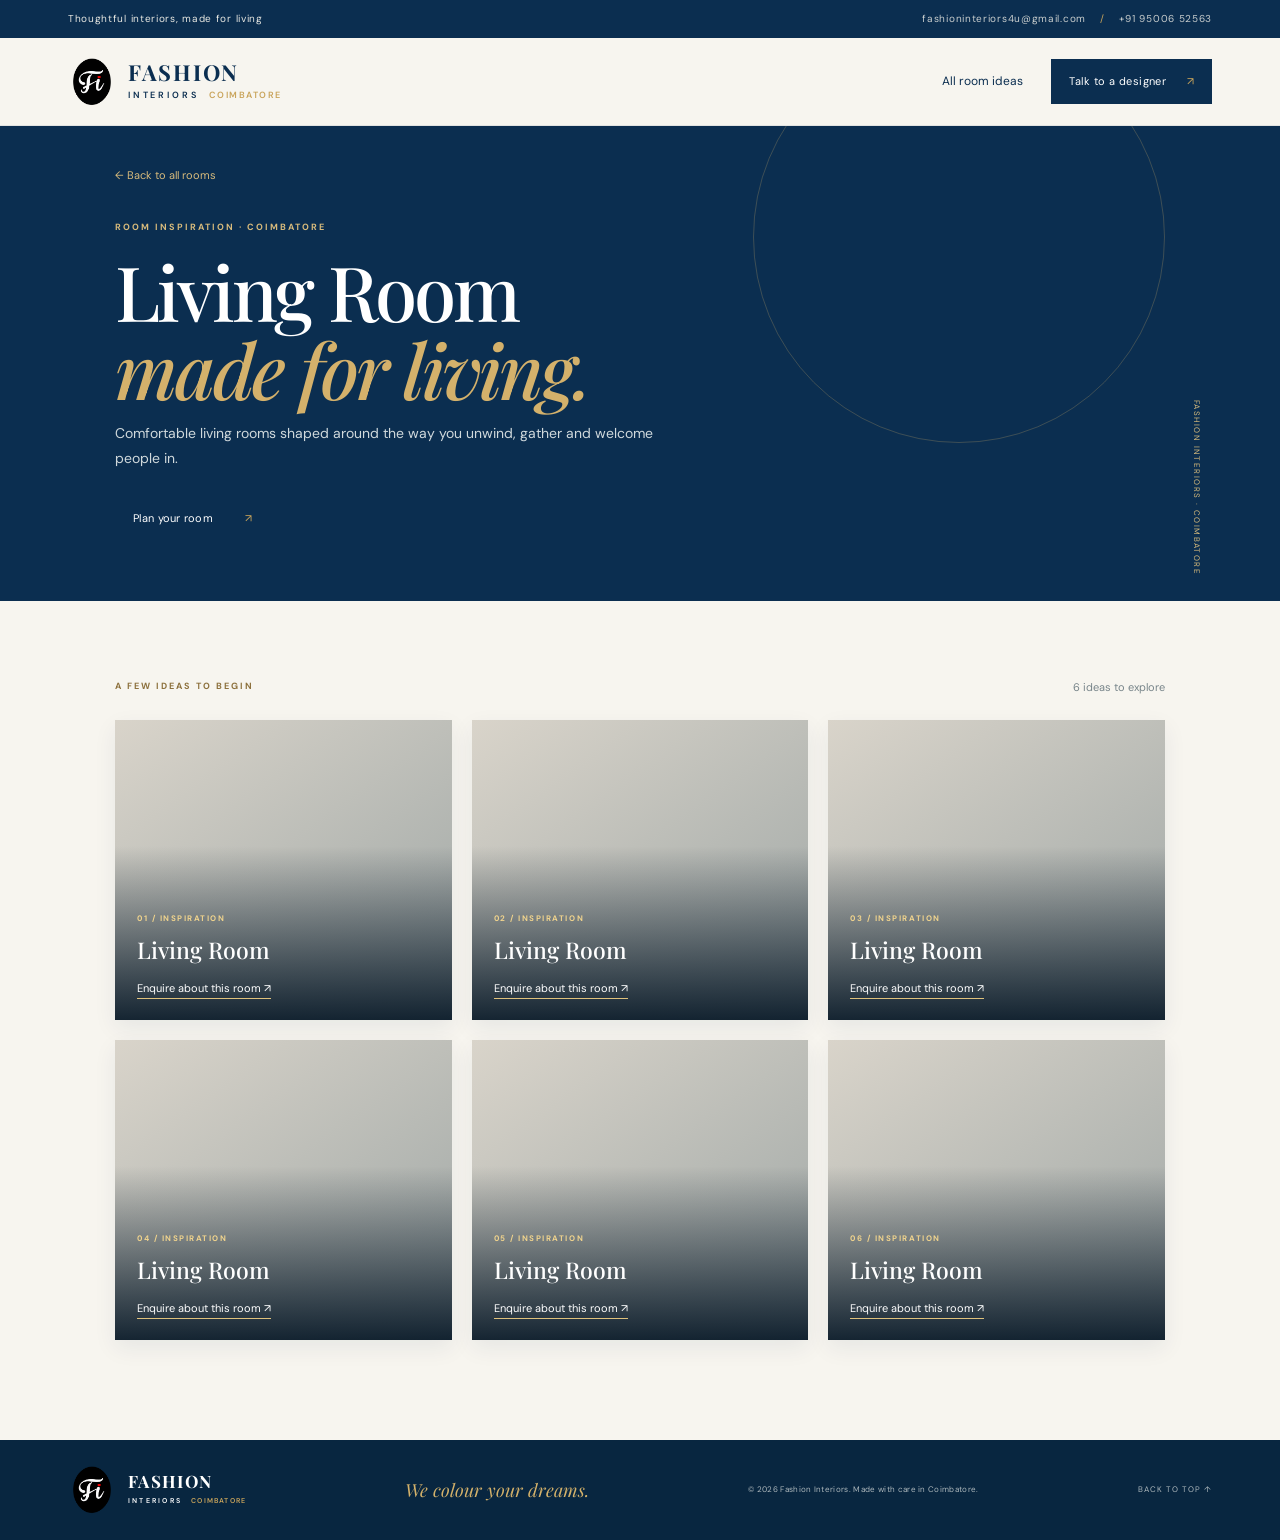
==== room.html @ 7e77b3dd "Add files via upload" ====
<!doctype html>
<html lang="en">
<head>
  <meta charset="utf-8">
  <meta name="viewport" content="width=device-width, initial-scale=1">
  <meta name="theme-color" content="#f7f5ef">
  <meta name="description" content="Explore room interior design ideas from Fashion Interiors in Coimbatore.">
  <title>Room inspiration in Coimbatore | Fashion Interiors</title>
  <link rel="icon" type="image/png" href="assets/favicon.png">
  <link rel="preconnect" href="https://fonts.googleapis.com">
  <link rel="preconnect" href="https://fonts.gstatic.com" crossorigin>
  <link href="https://fonts.googleapis.com/css2?family=DM+Sans:wght@400;500;600;700&family=Playfair+Display:wght@500;600;700&display=swap" rel="stylesheet">
  <link rel="stylesheet" href="style.css">
  <script src="room-data.js" defer></script>
  <script src="room-page.js" defer></script>
</head>
<body class="room-page-body">
  <div class="topline"><span>Thoughtful interiors, made for living</span><div><a href="mailto:fashioninteriors4u@gmail.com">fashioninteriors4u@gmail.com</a><span class="top-sep">/</span><a href="tel:+919500652563">+91 95006 52563</a></div></div>
  <header class="site-header room-site-header"><a class="brand" href="index.html#top" aria-label="Fashion Interiors home"><img class="brand-logo" src="assets/fashion-interiors-logo.png" alt="Fashion Interiors logo"><span class="brand-copy"><strong>FASHION</strong><small>INTERIORS <em>COIMBATORE</em></small></span></a><nav class="room-nav"><a href="index.html#rooms">All room ideas</a><a class="header-cta" href="tel:+919500652563">Talk to a designer <span>↗</span></a></nav></header>
  <main>
    <section class="room-detail-hero"><a class="room-back" href="index.html#rooms">← Back to all rooms</a><span class="eyebrow">ROOM INSPIRATION · COIMBATORE</span><h1 id="room-title">Find a room that feels <em>like you.</em></h1><p id="room-description">Browse considered interiors, warm materials and useful details planned around everyday life.</p><a class="button button-dark" href="tel:+919500652563">Plan your room <span>↗</span></a><span class="room-detail-index">FASHION INTERIORS <i>·</i> COIMBATORE</span></section>
    <section class="room-detail-gallery section-pad"><div class="room-detail-heading"><span class="eyebrow">A FEW IDEAS TO BEGIN</span><p id="room-result-count"></p></div><div class="room-detail-grid" id="room-detail-grid" aria-live="polite"></div></section>
  </main>
  <footer class="footer"><a class="brand brand-footer" href="index.html#top"><img class="brand-logo" src="assets/fashion-interiors-logo.png" alt="Fashion Interiors logo"><span class="brand-copy"><strong>FASHION</strong><small>INTERIORS <em>COIMBATORE</em></small></span></a><span class="footer-tagline">We colour your dreams.</span><span class="footer-copy">© <span id="room-year"></span> Fashion Interiors. Made with care in Coimbatore.</span><a class="back-top" href="index.html#top">BACK TO TOP ↑</a></footer>
</body>
</html>
---- style.css ----
:root{--navy:#0b2e50;--blue:#17466c;--gold:#c9a45b;--cream:#f7f5ef;--paper:#fcfbf8;--ink:#152d40;--muted:#67747d;--line:#dcded9;--serif:'Playfair Display',Georgia,serif;--sans:'DM Sans',Arial,sans-serif}*{box-sizing:border-box}html{scroll-behavior:smooth}body{margin:0;background:var(--cream);color:var(--ink);font-family:var(--sans);-webkit-font-smoothing:antialiased}a{color:inherit;text-decoration:none}button{font:inherit}.topline{height:38px;background:var(--navy);color:#e9e9e3;padding:0 5.3%;display:flex;align-items:center;justify-content:space-between;font-size:10px;letter-spacing:.07em}.topline>div{display:flex;gap:14px}.topline a{opacity:.86}.top-sep{color:var(--gold)}.site-header{height:88px;padding:0 5.3%;display:flex;align-items:center;justify-content:space-between;background:var(--cream);position:relative;z-index:10;border-bottom:1px solid rgba(11,46,80,.09)}.brand{display:flex;align-items:center;gap:12px;color:var(--navy)}.brand-mark{width:48px;height:48px;background:var(--navy);border-radius:50%;display:grid;place-items:center;position:relative;color:white}.brand-mark i{font-family:var(--serif);font-weight:600;font-size:27px;letter-spacing:-4px;margin-right:4px}.brand-mark b{width:5px;height:5px;border-radius:50%;background:#c9454b;position:absolute;top:11px;right:12px}.brand-copy{display:flex;flex-direction:column}.brand-copy strong{font-family:var(--serif);font-size:22px;line-height:1;letter-spacing:.08em}.brand-copy small{font-size:9px;letter-spacing:.32em;margin-top:5px;font-weight:600}.brand-copy em{font-style:normal;color:var(--gold);letter-spacing:.17em;margin-left:5px}.nav-links{display:flex;gap:34px;font-size:12px;color:#455761}.nav-links a,.text-link{transition:color .2s}.nav-links a:hover,.text-link:hover{color:#b58938}.header-cta{background:var(--navy);color:white;padding:13px 18px;font-size:11px;letter-spacing:.04em}.header-cta span{color:var(--gold);margin-left:17px}.menu-toggle{display:none}.hero{min-height:min(720px,calc(100svh - 126px));display:grid;grid-template-columns:.84fr 1.16fr;padding:42px 5.3% 50px;position:relative;gap:4.5%;align-items:center;overflow:hidden}.hero:before{content:'';position:absolute;left:-290px;top:14%;width:630px;height:630px;border:1px solid rgba(201,164,91,.2);border-radius:50%;pointer-events:none}.hero-copy{padding:0 0 12px 3.5%;z-index:1}.eyebrow{font-size:9px;letter-spacing:.22em;font-weight:700;color:#8d713d;display:inline-flex;align-items:center;gap:10px}.eyebrow i{width:23px;height:1px;background:var(--gold)}h1,h2,h3,p{margin-top:0}.hero h1{font:500 clamp(52px,6.3vw,94px)/.99 var(--serif);letter-spacing:-.045em;margin:28px 0 20px;color:var(--navy)}h1 em,h2 em{font-weight:500;color:#b9904a}.hero-copy>p{font-size:14px;line-height:1.9;max-width:390px;color:#58666d}.hero-actions{display:flex;align-items:center;gap:25px;margin-top:32px}.button{display:inline-flex;align-items:center;justify-content:space-between;gap:32px;padding:15px 18px;font-size:11px;letter-spacing:.025em;transition:transform .25s,background .25s}.button:hover{transform:translateY(-3px)}.button-dark{background:var(--navy);color:white}.button-dark span{color:var(--gold)}.text-link{font-size:11px;border-bottom:1px solid var(--gold);padding-bottom:7px}.text-link span{color:#b58a41;margin-left:9px}.hero-note{display:flex;align-items:center;gap:12px;margin-top:66px;font-size:9px;line-height:1.7;letter-spacing:.05em;color:#748087}.note-line{width:38px;height:1px;background:var(--gold)}.hero-visual{height:min(570px,70vh);position:relative;margin-right:4%;}.hero-visual:before{position:absolute;content:'';left:-14px;top:-14px;width:41%;height:39%;border-left:1px solid var(--gold);border-top:1px solid var(--gold);z-index:1}.hero-visual>img{width:100%;height:100%;object-fit:cover;object-position:center;border-radius:170px 2px 2px 2px}.image-stamp{position:absolute;bottom:27px;left:-35px;background:var(--cream);padding:17px 20px;display:flex;align-items:center;gap:12px;color:var(--navy);font-size:8px;line-height:1.5;letter-spacing:.11em}.image-stamp span:first-child{font:22px var(--serif);color:var(--gold)}.image-stamp i{height:28px;width:1px;background:var(--gold)}.vertical-label{position:absolute;right:-25px;top:35%;writing-mode:vertical-rl;font-size:8px;letter-spacing:.2em;color:var(--navy)}.hero-count{position:absolute;bottom:38px;left:5.6%;display:flex;gap:10px;align-items:center;font-size:9px;color:#849096}.hero-count strong{color:var(--navy)}.section-pad{padding:118px 9%}.intro{display:grid;grid-template-columns:.7fr 1.3fr;background:var(--paper);gap:8%;padding-top:130px;padding-bottom:130px}.intro-label{display:flex;flex-direction:column;justify-content:space-between;align-items:flex-start}.ornament{font-size:58px;color:var(--gold);font-weight:300}.intro h2,.section-heading h2,.process h2,.reviews h2,.contact h2{font:500 clamp(39px,4.5vw,65px)/1.09 var(--serif);letter-spacing:-.035em;color:var(--navy);margin-bottom:27px}.intro-bottom{display:flex;align-items:flex-end;justify-content:space-between;gap:60px}.intro-bottom p{font-size:13px;line-height:1.95;max-width:480px;margin:0;color:#69757a}.circle-link{flex:0 0 48px;height:48px;border:1px solid var(--gold);border-radius:50%;display:grid;place-items:center;font-size:17px;color:var(--navy);transition:.25s}.circle-link:hover{background:var(--navy);color:white;transform:rotate(-45deg)}.photo-break{height:500px;position:relative;overflow:hidden}.photo-break:after{content:'';position:absolute;inset:0;background:linear-gradient(90deg,rgba(7,28,44,.52),transparent 72%)}.photo-break>img{width:100%;height:100%;object-fit:cover;object-position:center 54%;transform:scale(1.03)}.photo-caption{position:absolute;z-index:1;top:50%;left:10%;transform:translateY(-50%);color:white}.photo-caption span{font-size:9px;letter-spacing:.24em;color:#ead08d}.photo-caption p{font:500 43px/1.2 var(--serif);margin:17px 0 0}.services{padding-top:130px;padding-bottom:130px}.section-heading{display:flex;align-items:flex-end;justify-content:space-between;margin-bottom:51px}.section-heading h2{margin:21px 0 0}.section-heading>p{max-width:320px;color:#68767b;font-size:12px;line-height:1.9;margin:0 2% 8px 35px}.service-grid{display:grid;grid-template-columns:1.15fr .85fr .85fr;grid-template-rows:280px 280px;gap:15px}.service-card{position:relative;overflow:hidden;background:#d3d0c7;color:white;isolation:isolate}.service-card:after{content:'';position:absolute;inset:25% 0 0;background:linear-gradient(transparent,rgba(8,28,42,.78));z-index:-0}.service-card img{position:absolute;inset:0;width:100%;height:100%;object-fit:cover;z-index:-1;transition:transform .7s cubic-bezier(.2,.7,.2,1)}.service-card:hover img{transform:scale(1.055)}.service-large{grid-row:span 2}.service-wide{grid-column:span 2}.service-overlay{position:absolute;bottom:23px;left:25px;right:50px}.service-overlay>span{font-size:8px;letter-spacing:.18em;color:#e8d08d}.service-overlay h3{font:500 25px var(--serif);margin:8px 0 5px}.service-overlay p{font-size:10px;opacity:.83;margin:0}.service-arrow{position:absolute;right:18px;bottom:21px;width:32px;height:32px;border:1px solid rgba(255,255,255,.7);border-radius:50%;display:grid;place-items:center;font-size:13px;transition:.25s}.service-arrow:hover{background:white;color:var(--navy)}.service-foot{border-top:1px solid var(--line);margin-top:28px;padding-top:20px;display:grid;grid-template-columns:130px 1fr auto;align-items:center;gap:20px}.service-foot>span{font-size:8px;letter-spacing:.2em;color:#9a7c43}.service-foot p{font-size:10px;line-height:1.8;color:#637077;margin:0}.service-foot .text-link{white-space:nowrap}.process{background:var(--navy);color:#f8f6ef;display:grid;grid-template-columns:.8fr 1.2fr;gap:11%;padding-top:120px;padding-bottom:120px}.process .eyebrow{color:#dbbd7e}.process h2{color:#fff;margin-top:22px}.process h2 em{color:#d3b069}.steps{border-top:1px solid rgba(255,255,255,.22)}.step{display:grid;grid-template-columns:60px 1fr 35px;align-items:start;gap:22px;padding:26px 0;border-bottom:1px solid rgba(255,255,255,.22)}.step-no{font:18px var(--serif);color:#d3b069}.step h3{font:500 22px var(--serif);margin:0 0 8px}.step p{font-size:11px;line-height:1.8;color:#bdc8ce;max-width:430px;margin:0}.step-symbol{color:#d3b069;font-size:20px;text-align:right}.quote-band{min-height:310px;background:#eae5d9;display:flex;flex-direction:column;align-items:center;justify-content:center;text-align:center;padding:50px 20px;position:relative}.quote-mark{font:62px/1 var(--serif);color:#be9a55}.quote-band blockquote{font:500 clamp(25px,3.1vw,43px)/1.3 var(--serif);color:var(--navy);margin:5px 0 22px}.quote-band blockquote em{color:#a78240}.quote-sign{font-size:8px;letter-spacing:.2em;color:#778188}.quote-sign i{color:var(--gold);font-style:normal}.reviews{padding-top:125px;padding-bottom:130px}.reviews-head{display:flex;align-items:flex-end;justify-content:space-between;margin-bottom:35px}.reviews h2{margin:20px 0 0}.review-controls{display:flex;gap:9px;margin-bottom:7px}.review-controls button{width:42px;height:42px;border:1px solid var(--line);background:transparent;color:var(--navy);cursor:pointer;border-radius:50%;transition:.2s}.review-controls button:hover{background:var(--navy);color:white}.review-window{overflow:hidden}.review-track{display:flex;gap:15px;transition:transform .45s ease}.review-card{flex:0 0 calc(33.333% - 10px);min-height:235px;background:var(--paper);padding:27px 28px;border:1px solid #eceae3}.stars{letter-spacing:.15em;color:#b48a3e;font-size:10px}.review-card p{font:500 17px/1.55 var(--serif);color:#253d50;margin:22px 0 24px}.review-card strong{display:block;font-size:10px;color:var(--navy)}.review-card small{display:block;font-size:8px;color:#8a9498;margin-top:4px}.contact{background:var(--navy);color:white;display:grid;grid-template-columns:1.15fr .85fr;gap:10%;padding-top:105px;padding-bottom:105px;position:relative;overflow:hidden}.contact:after{content:'FI';font:500 350px var(--serif);color:rgba(255,255,255,.025);position:absolute;right:-15px;bottom:-120px;pointer-events:none}.contact .eyebrow{color:#d8bb7c}.contact h2{color:white;margin:21px 0}.contact h2 em{color:#d4b16b}.contact-left>p{font-size:12px;color:#c0c9cd;line-height:1.8;margin-bottom:25px}.button-gold{background:#d0ab63;color:var(--navy);font-weight:700}.button-gold span{font-size:14px}.contact-right{display:flex;flex-direction:column;justify-content:space-between;align-items:flex-start;padding:15px 0}.contact-number{font:500 25px var(--serif);color:#d8bb7c}.contact-number span{font-size:12px;margin:0 6px}.contact-detail{display:flex;flex-direction:column;align-items:flex-start;gap:12px}.contact-detail>span{font-size:8px;letter-spacing:.22em;color:#d8bb7c;margin-bottom:4px}.contact-detail>a{font-size:12px}.contact-detail a:hover{color:#e5c77e}.contact-detail small{font-size:9px;color:#aebbc1;margin-top:5px}.footer{min-height:100px;padding:22px 5.3%;display:flex;align-items:center;justify-content:space-between;background:#082640;color:#d5dcdd}.brand-footer{color:#fff}.brand-footer .brand-mark{background:#f5f1e8;color:var(--navy)}.brand-footer .brand-copy strong{font-size:17px}.brand-footer .brand-copy small{font-size:7px}.footer-tagline{font:italic 18px var(--serif);color:#d3b16a}.footer-copy,.back-top{font-size:8px;color:#aeb8bc;letter-spacing:.04em}.back-top{letter-spacing:.13em}.floating-call{display:none}.reveal{opacity:0;transform:translateY(22px);transition:opacity .75s ease,transform .75s cubic-bezier(.2,.65,.25,1)}.reveal.in-view{opacity:1;transform:translateY(0)}@media(max-width:900px){.nav-links{gap:18px}.hero{padding-left:5%;padding-right:5%;gap:2%}.hero-copy{padding-left:0}.hero-visual{margin-right:4%;height:58vh}.hero h1{font-size:clamp(50px,7.2vw,72px)}.section-pad{padding-left:7%;padding-right:7%}.service-grid{grid-template-rows:230px 230px}.process{gap:6%}.footer-tagline{display:none}}@media(max-width:680px){.topline{height:32px;padding:0 5%;font-size:8px}.topline>span{display:none}.topline>div{width:100%;justify-content:space-between}.site-header{height:72px;padding:0 5%}.brand-mark{width:40px;height:40px}.brand-mark i{font-size:23px}.brand-copy strong{font-size:18px}.brand-copy small{font-size:7px}.header-cta{display:none}.menu-toggle{display:flex;flex-direction:column;gap:6px;border:0;background:none;padding:12px}.menu-toggle span{width:23px;height:1px;background:var(--navy);transition:.2s}.nav-links{display:none;position:absolute;top:71px;left:0;right:0;background:var(--cream);padding:18px 6% 23px;flex-direction:column;gap:0;border-bottom:1px solid var(--line);box-shadow:0 15px 22px #0b2e5014}.nav-links.open{display:flex}.nav-links a{padding:13px 0;border-bottom:1px solid #e7e4dc}.hero{min-height:0;padding:45px 6% 70px;display:flex;flex-direction:column;align-items:stretch;gap:35px}.hero-copy{padding:0}.hero h1{font-size:58px;margin:24px 0 16px}.hero-copy>p{font-size:13px}.hero-actions{gap:18px;margin-top:25px}.button{padding:14px;gap:16px}.text-link{font-size:10px}.hero-note{margin-top:32px}.hero-visual{height:390px;margin:0 7% 0 3%}.hero-visual>img{border-radius:120px 2px 2px 2px}.image-stamp{left:-20px;bottom:18px;padding:12px 14px}.vertical-label{right:-20px}.hero-count{bottom:27px;left:auto;right:7%;}.section-pad{padding:78px 6%}.intro{grid-template-columns:1fr;gap:24px;padding-top:70px;padding-bottom:75px}.intro-label{flex-direction:row;align-items:center}.ornament{font-size:35px}.intro h2,.section-heading h2,.process h2,.reviews h2,.contact h2{font-size:43px}.intro-bottom{gap:22px}.intro-bottom p{font-size:12px}.circle-link{flex-basis:42px;height:42px}.photo-break{height:350px}.photo-caption{left:8%}.photo-caption p{font-size:34px}.section-heading{display:block;margin-bottom:30px}.section-heading>p{margin:18px 0 0;font-size:11px}.service-grid{grid-template-columns:1fr 1fr;grid-template-rows:280px 210px 210px;gap:10px}.service-large{grid-row:span 1;grid-column:span 2}.service-wide{grid-column:span 2}.service-overlay{left:15px;bottom:16px;right:35px}.service-overlay h3{font-size:21px}.service-overlay p{font-size:9px}.service-arrow{right:11px;bottom:13px;width:26px;height:26px}.service-foot{grid-template-columns:1fr;gap:8px;margin-top:22px}.service-foot p{font-size:10px}.service-foot .text-link{justify-self:start;margin-top:7px}.process{display:block;padding-top:75px;padding-bottom:75px}.process-top{margin-bottom:32px}.step{grid-template-columns:36px 1fr 24px;gap:12px;padding:21px 0}.step h3{font-size:20px}.step p{font-size:10px}.quote-band{min-height:255px}.reviews{padding-top:80px;padding-bottom:80px}.reviews-head{align-items:flex-end}.review-card{flex:0 0 85%;min-height:215px;padding:23px}.review-card p{font-size:16px}.review-controls button{width:36px;height:36px}.contact{grid-template-columns:1fr;gap:32px;padding-top:75px;padding-bottom:75px}.contact-right{gap:34px;padding:0}.contact:after{font-size:240px;bottom:-70px}.footer{padding:20px 6%;flex-wrap:wrap;gap:16px}.brand-footer .brand-mark{width:35px;height:35px}.brand-footer .brand-copy strong{font-size:15px}.footer-copy{order:3;width:100%}.back-top{font-size:7px}}@media(prefers-reduced-motion:reduce){html{scroll-behavior:auto}*,*:before,*:after{transition-duration:.01ms!important;animation-duration:.01ms!important}.reveal{opacity:1;transform:none}}

/* Room inspiration, carousel controls and clearer reading contrast */
body{font-size:15px;line-height:1.65}
.hero-copy>p,.section-heading>p,.intro-bottom p,.step p,.contact-left>p{font-size:14px;line-height:1.85}
.hero-visual>img{transition:opacity .3s ease,transform .7s cubic-bezier(.2,.7,.2,1)}
.hero-visual>img.changing{opacity:.3}
.hero-controls{display:flex;align-items:center;gap:13px;margin-top:25px}
.hero-controls>button{width:30px;height:30px;border:1px solid #cfc8b7;border-radius:50%;background:transparent;color:var(--navy);cursor:pointer;transition:.2s}
.hero-controls>button:hover{background:var(--navy);color:white}
.hero-dots{display:flex;gap:7px;align-items:center}
.hero-dots button{width:7px;height:7px;border:0;border-radius:50%;padding:0;background:#c5c1b7;cursor:pointer;transition:.2s}
.hero-dots button.active{width:22px;border-radius:8px;background:var(--gold)}
.rooms{background:#f0eee7;padding-top:112px;padding-bottom:115px}
.room-filters{display:flex;flex-wrap:wrap;gap:8px;margin:-13px 0 30px}
.room-filter{border:1px solid #d5d2c8;border-radius:30px;padding:10px 15px;background:transparent;color:#405462;font:500 12px var(--sans);cursor:pointer;transition:background .2s,color .2s,border-color .2s}
.room-filter:hover,.room-filter.active{background:var(--navy);border-color:var(--navy);color:#fff}
.room-grid{display:grid;grid-template-columns:repeat(3,minmax(0,1fr));gap:16px}
.room-card{height:340px;position:relative;overflow:hidden;background:#d4d0c6;isolation:isolate}
.room-card[hidden]{display:none}
.room-card:after{position:absolute;content:'';inset:25% 0 0;background:linear-gradient(transparent 0%,rgba(5,22,37,.12) 28%,rgba(5,22,37,.86) 100%);z-index:-0}
.room-card img{position:absolute;inset:0;width:100%;height:100%;object-fit:cover;z-index:-1;transition:transform .65s ease}
.room-card:hover img{transform:scale(1.05)}
.room-card-copy{position:absolute;left:22px;right:18px;bottom:20px;color:white}
.room-card-copy>span{font-size:9px;letter-spacing:.2em;color:#f1d48d;font-weight:700}
.room-card-copy h3{font:500 26px/1.2 var(--serif);margin:8px 0 4px;color:white}
.room-card-copy a{font-size:11px;color:white;border-bottom:1px solid #dfc17b;padding-bottom:3px}
.room-card-copy a:hover{color:#f1d48d}
.reviews-intro{font-size:12px;line-height:1.7;color:#6e7a7f;margin:12px 0 0}
.review-card{flex-basis:calc(33.333% - 10px)}
.review-card p{line-height:1.65}
.service-overlay h3,.service-overlay p{text-shadow:0 1px 8px #071b2bd9}
.floating-actions{position:fixed;z-index:12;right:20px;bottom:20px;display:flex;flex-direction:column;gap:11px}
.floating-actions>a{display:grid;place-items:center;width:54px;height:54px;border-radius:50%;box-shadow:0 6px 22px #142b3d3b;transition:transform .2s,box-shadow .2s}
.floating-actions>a:hover{transform:translateY(-3px);box-shadow:0 9px 24px #142b3d55}
.floating-whatsapp{background:#20bd62;color:white}
.floating-whatsapp svg{width:29px;height:29px;fill:currentColor}
.floating-call{background:#d1aa5e;color:var(--navy);font-size:20px}
@media(max-width:900px){.room-grid{grid-template-columns:repeat(2,minmax(0,1fr))}.room-card{height:300px}}
@media(max-width:680px){body{font-size:14px}.rooms{padding-top:76px;padding-bottom:78px}.room-filters{flex-wrap:nowrap;overflow-x:auto;padding:3px 0 10px;margin-bottom:20px;scrollbar-width:thin}.room-filter{white-space:nowrap;padding:9px 13px;font-size:11px}.room-grid{grid-template-columns:1fr 1fr;gap:9px}.room-card{height:235px}.room-card-copy{left:12px;right:10px;bottom:13px}.room-card-copy h3{font-size:19px}.room-card-copy>span{font-size:7px}.room-card-copy a{font-size:9px}.hero-controls{margin-top:19px}.floating-actions{right:13px;bottom:14px;gap:9px}.floating-actions>a{width:47px;height:47px}.floating-whatsapp svg{width:25px;height:25px}.review-card{flex-basis:85%}}
.local-seo{display:grid;grid-template-columns:1.05fr .95fr;gap:10%;background:var(--paper);padding-top:105px;padding-bottom:105px}
.local-copy h2{font:500 clamp(38px,4.2vw,58px)/1.1 var(--serif);letter-spacing:-.035em;color:var(--navy);margin:20px 0 23px}
.local-copy>p{font-size:14px;line-height:1.95;color:#586970;max-width:610px}
.local-copy .text-link{display:inline-block;margin-top:8px}
.local-faq{align-self:center;border-top:1px solid var(--line)}
.local-faq details{border-bottom:1px solid var(--line);padding:19px 0}
.local-faq summary{list-style:none;cursor:pointer;font-size:14px;font-weight:600;color:var(--navy);display:flex;justify-content:space-between;gap:15px}
.local-faq summary::-webkit-details-marker{display:none}
.local-faq summary:after{content:'+';font-size:19px;font-weight:400;color:#ac8745;line-height:1}
.local-faq details[open] summary:after{content:'−'}
.local-faq details p{font-size:13px;line-height:1.85;color:#66757a;margin:13px 25px 0 0}
@media(max-width:680px){.local-seo{grid-template-columns:1fr;gap:28px;padding-top:76px;padding-bottom:76px}.local-copy h2{font-size:41px}.local-copy>p{font-size:13px}.local-faq summary{font-size:13px}.local-faq details p{font-size:12px}}
/* Higher contrast for room image captions */
.room-card:after{inset:20% 0 0;background:linear-gradient(transparent 0%,rgba(5,22,37,.2) 22%,rgba(5,22,37,.93) 100%);z-index:0}
.room-card-copy{z-index:1;left:0;right:0;bottom:0;padding:22px 22px 20px;background:linear-gradient(90deg,rgba(7,24,40,.72),rgba(7,24,40,.46))}
.room-card-copy h3{color:#fff;text-shadow:0 2px 9px rgba(0,0,0,.85)}
.room-card-copy>span{color:#ffe19a;text-shadow:0 1px 5px rgba(0,0,0,.8)}
.room-card-copy a{color:#fff;text-shadow:0 1px 5px rgba(0,0,0,.8);font-weight:600}
@media(max-width:680px){.room-card-copy{padding:14px 12px 13px}.room-card-copy h3{font-size:18px}}
.floating-call svg{width:22px;height:22px;fill:none;stroke:currentColor;stroke-width:2;stroke-linecap:round;stroke-linejoin:round}
/* Larger, aligned floating contact icons for mobile and desktop */
.floating-actions{position:fixed;z-index:100;right:clamp(14px,2vw,26px);bottom:calc(18px + env(safe-area-inset-bottom,0px));display:flex;flex-direction:column;align-items:center;justify-content:flex-end;gap:16px;isolation:isolate}
.floating-actions>a{position:relative;display:grid;place-items:center;width:58px;height:58px;min-width:58px;flex:0 0 58px;border:2px solid rgba(255,255,255,.92);border-radius:50%;opacity:1;box-shadow:0 5px 18px rgba(8,30,49,.3)}
.floating-whatsapp svg{display:block;width:32px;height:32px;fill:currentColor}
.floating-call svg{display:block;width:27px;height:27px;stroke-width:2.35}
.floating-actions>a:focus-visible{outline:3px solid #fff;outline-offset:3px}
@media(max-width:680px){.floating-actions{right:14px;bottom:calc(14px + env(safe-area-inset-bottom,0px));gap:14px}.floating-actions>a{width:54px;height:54px;min-width:54px;flex-basis:54px}.floating-whatsapp svg{width:30px;height:30px}.floating-call svg{width:26px;height:26px}}

.floating-whatsapp svg path{fill:#fff;stroke:none}

.floating-whatsapp svg{width:29px;height:33px;fill:#fff}

.brand-logo{display:block;width:48px;height:48px;flex:0 0 48px;object-fit:contain;object-position:center}
@media(max-width:680px){.brand-logo{width:40px;height:40px;flex-basis:40px}.brand-footer .brand-logo{width:35px;height:35px;flex-basis:35px}}
/* Room category tiles */
.room-categories{display:grid;grid-template-columns:repeat(5,minmax(0,1fr));gap:18px 14px;margin-top:26px}
.room-category{min-height:138px;padding:20px 10px 18px;display:flex;flex-direction:column;align-items:center;justify-content:center;gap:13px;background:rgba(255,255,255,.52);border:1px solid rgba(11,46,80,.08);color:var(--navy);text-align:center;transition:transform .25s ease,background .25s ease,border-color .25s ease,box-shadow .25s ease}
.room-category svg{width:48px;height:48px;flex:0 0 48px;fill:none;stroke:currentColor;stroke-width:1.5;stroke-linecap:round;stroke-linejoin:round;transition:transform .25s ease,color .25s ease}
.room-category span{font-size:13px;font-weight:600;line-height:1.3;min-height:34px;display:flex;align-items:center;justify-content:center}
.room-category:hover,.room-category:focus-visible{transform:translateY(-4px);background:#fff;border-color:var(--gold);box-shadow:0 12px 26px rgba(11,46,80,.08);outline:none}
.room-category:hover svg,.room-category:focus-visible svg{color:#b58a41;transform:translateY(-2px)}
.room-category:focus-visible{outline:2px solid var(--gold);outline-offset:3px}
/* Client video stories */
.client-videos{background:#f0eee7;padding-top:100px;padding-bottom:108px}
.videos-heading{display:flex;justify-content:space-between;align-items:flex-end;gap:40px;margin-bottom:34px}
.videos-heading h2{font:500 clamp(39px,4.5vw,65px)/1.09 var(--serif);letter-spacing:-.035em;color:var(--navy);margin:18px 0 0}
.videos-heading h2 em{color:#b9904a;font-weight:500}
.videos-heading>p{max-width:350px;margin:0 0 5px;color:#65747b;font-size:13px;line-height:1.8}
.video-grid{display:grid;grid-template-columns:repeat(3,minmax(0,1fr));gap:20px}
.video-card{background:var(--paper);border:1px solid #e8e5dd;overflow:hidden;box-shadow:0 10px 24px rgba(11,46,80,.04);transition:transform .3s ease,box-shadow .3s ease}
.video-card:hover{transform:translateY(-5px);box-shadow:0 18px 36px rgba(11,46,80,.12)}
.video-frame{aspect-ratio:9/13;background:#071b2b;overflow:hidden}
.video-frame iframe{width:100%;height:100%;border:0;display:block}
.video-card-copy{padding:19px 21px 22px}
.video-card-copy span{font-size:8px;letter-spacing:.2em;color:#95743a;font-weight:700}
.video-card-copy h3{font:500 20px/1.25 var(--serif);color:var(--navy);margin:8px 0 0}
/* Individual room inspiration page */
.room-page-body{background:var(--cream)}
.room-site-header{position:sticky;top:0}
.room-nav{display:flex;align-items:center;gap:28px;color:var(--navy);font-size:12px}
.room-nav>a:first-child:hover,.room-back:hover{color:#a77e35}
.room-detail-hero{min-height:355px;padding:40px 9% 58px;background:var(--navy);color:#fff;position:relative;overflow:hidden;display:flex;flex-direction:column;align-items:flex-start;justify-content:center}
.room-detail-hero:after{content:'';position:absolute;width:410px;height:410px;border:1px solid rgba(211,177,106,.25);border-radius:50%;right:9%;top:-95px;pointer-events:none}
.room-back{color:#d8bb7c;font-size:11px;margin-bottom:36px;position:relative;z-index:1}
.room-detail-hero .eyebrow{color:#d8bb7c;position:relative;z-index:1}
.room-detail-hero h1{font:500 clamp(44px,6vw,76px)/1.02 var(--serif);letter-spacing:-.04em;max-width:780px;margin:17px 0 14px;position:relative;z-index:1}
.room-detail-hero h1 em{color:#d4b16b;font-weight:500}
.room-detail-hero>p{font-size:14px;line-height:1.8;color:#d0d9dc;max-width:570px;margin:0 0 23px;position:relative;z-index:1}
.room-detail-hero .button{position:relative;z-index:1}
.room-detail-index{position:absolute;right:6%;bottom:25px;writing-mode:vertical-rl;color:#d8bb7c;letter-spacing:.18em;font-size:8px}
.room-detail-gallery{padding-top:77px;padding-bottom:100px}
.room-detail-heading{display:flex;justify-content:space-between;align-items:center;margin-bottom:24px}
.room-detail-heading p{font-size:11px;color:#78858a;margin:0}
.room-detail-grid{display:grid;grid-template-columns:repeat(3,minmax(0,1fr));gap:20px}
.room-detail-card{position:relative;min-width:0;min-height:300px;background:#e4e0d7;overflow:hidden;box-shadow:0 8px 22px rgba(11,46,80,.07)}
.room-detail-card:after{content:'';position:absolute;inset:42% 0 0;background:linear-gradient(transparent,rgba(5,22,37,.91));pointer-events:none}
.room-detail-card img{position:absolute;inset:0;width:100%;height:100%;object-fit:cover;transition:transform .6s ease}
.room-detail-card:hover img{transform:scale(1.04)}
.room-detail-card-copy{position:absolute;z-index:1;left:22px;right:18px;bottom:20px;color:white}
.room-detail-card-copy>span{font-size:8px;letter-spacing:.19em;color:#f1d48d;font-weight:700}
.room-detail-card-copy h2{font:500 23px/1.2 var(--serif);margin:8px 0 11px}
.room-detail-card-copy>a{font-size:11px;border-bottom:1px solid #dfc17b;padding-bottom:3px}
.room-detail-card.image-unavailable img{display:none}
.room-detail-card.image-unavailable{background:linear-gradient(145deg,#d9d4ca,#9da5a4)}
.floating-actions .floating-call{display:grid}
@media(max-width:900px){.room-categories{grid-template-columns:repeat(4,minmax(0,1fr))}.video-grid,.room-detail-grid{grid-template-columns:repeat(2,minmax(0,1fr))}}
@media(max-width:680px){.room-categories{grid-template-columns:repeat(2,minmax(0,1fr));gap:10px;margin-top:20px}.room-category{min-height:126px;padding:16px 8px;gap:10px}.room-category svg{width:44px;height:44px;flex-basis:44px}.room-category span{font-size:12px}.client-videos{padding-top:76px;padding-bottom:78px}.videos-heading{display:block;margin-bottom:26px}.videos-heading h2{font-size:43px}.videos-heading>p{font-size:12px;margin-top:15px}.video-grid,.room-detail-grid{grid-template-columns:1fr;gap:15px}.video-frame{aspect-ratio:9/14;max-height:510px}.video-card-copy{padding:17px 18px 19px}.room-nav{gap:13px;font-size:10px}.room-nav .header-cta{padding:11px 12px}.room-detail-hero{min-height:355px;padding:36px 6% 62px}.room-detail-hero h1{font-size:49px}.room-detail-hero>p{font-size:13px}.room-detail-index{right:5%;font-size:7px}.room-detail-gallery{padding:59px 6% 78px}.room-detail-heading{align-items:flex-end;gap:12px}.room-detail-heading p{font-size:9px;white-space:nowrap}.room-detail-card{min-height:320px}}
/* Video cards use a dedicated play action and open the supplied YouTube Short */
.video-play{position:relative;display:grid;width:100%;height:100%;place-items:center;overflow:hidden;background:radial-gradient(ellipse at center,#18334b,#071b2b 74%);color:#fff}
.video-play:after{content:'';position:absolute;inset:0;background:linear-gradient(180deg,rgba(4,18,30,.08),rgba(4,18,30,.33));transition:background .25s ease}
.video-play img{position:absolute;inset:0;width:100%;height:100%;object-fit:cover;transition:transform .45s ease}
.video-play:hover img{transform:scale(1.04)}
.video-play-button{position:relative;z-index:1;display:flex;flex-direction:column;align-items:center;gap:10px;font-size:11px;font-weight:700;letter-spacing:.04em;text-shadow:0 1px 8px rgba(0,0,0,.55)}
.video-play-button svg{width:58px;height:58px;padding:17px;border-radius:50%;background:var(--gold);fill:var(--navy);box-shadow:0 5px 18px rgba(0,0,0,.28);transition:transform .2s ease,background .2s ease}
.video-play:hover .video-play-button svg,.video-play:focus-visible .video-play-button svg{transform:scale(1.08);background:#e1c47e}
.video-play:focus-visible{outline:3px solid #fff;outline-offset:-6px}
/* Play button opens an accessible in-page YouTube player */
.video-play{appearance:none;border:0;padding:0;font:inherit;text-align:center;cursor:pointer}
body.video-modal-open{overflow:hidden}
.video-modal{position:fixed;inset:0;z-index:1200;display:grid;place-items:center;padding:24px;background:rgba(4,15,25,.88);backdrop-filter:blur(5px);animation:videoFadeIn .18s ease-out}
.video-modal-dialog{position:relative;width:min(430px,calc(100vw - 42px));height:min(760px,calc(100svh - 54px));aspect-ratio:9/16;background:#000;box-shadow:0 22px 70px rgba(0,0,0,.45)}
.video-modal-dialog iframe{position:absolute;inset:0;width:100%;height:100%;border:0}
.video-modal-close{position:absolute;z-index:1;top:-44px;right:0;width:38px;height:38px;border:1px solid rgba(255,255,255,.55);border-radius:50%;background:rgba(9,34,54,.7);color:#fff;font:300 30px/1 Arial,sans-serif;cursor:pointer;display:grid;place-items:center}
.video-modal-close:hover,.video-modal-close:focus-visible{background:var(--gold);color:var(--navy);outline:2px solid #fff;outline-offset:2px}
.video-play-button svg{width:58px;height:58px;padding:17px;border-radius:50%;background:var(--gold);fill:var(--navy);box-shadow:0 5px 18px rgba(0,0,0,.28);transition:transform .2s ease,background .2s ease}
.video-play:hover .video-play-button svg,.video-play:focus-visible .video-play-button svg{transform:scale(1.08);background:#e1c47e}
.video-play:focus-visible{outline:3px solid #fff;outline-offset:-6px}
@keyframes videoFadeIn{from{opacity:0}to{opacity:1}}
@media(max-width:540px){.video-modal{padding:18px}.video-modal-dialog{width:min(390px,calc(100vw - 36px));height:calc(100svh - 76px);max-height:700px}.video-modal-close{top:-46px}}
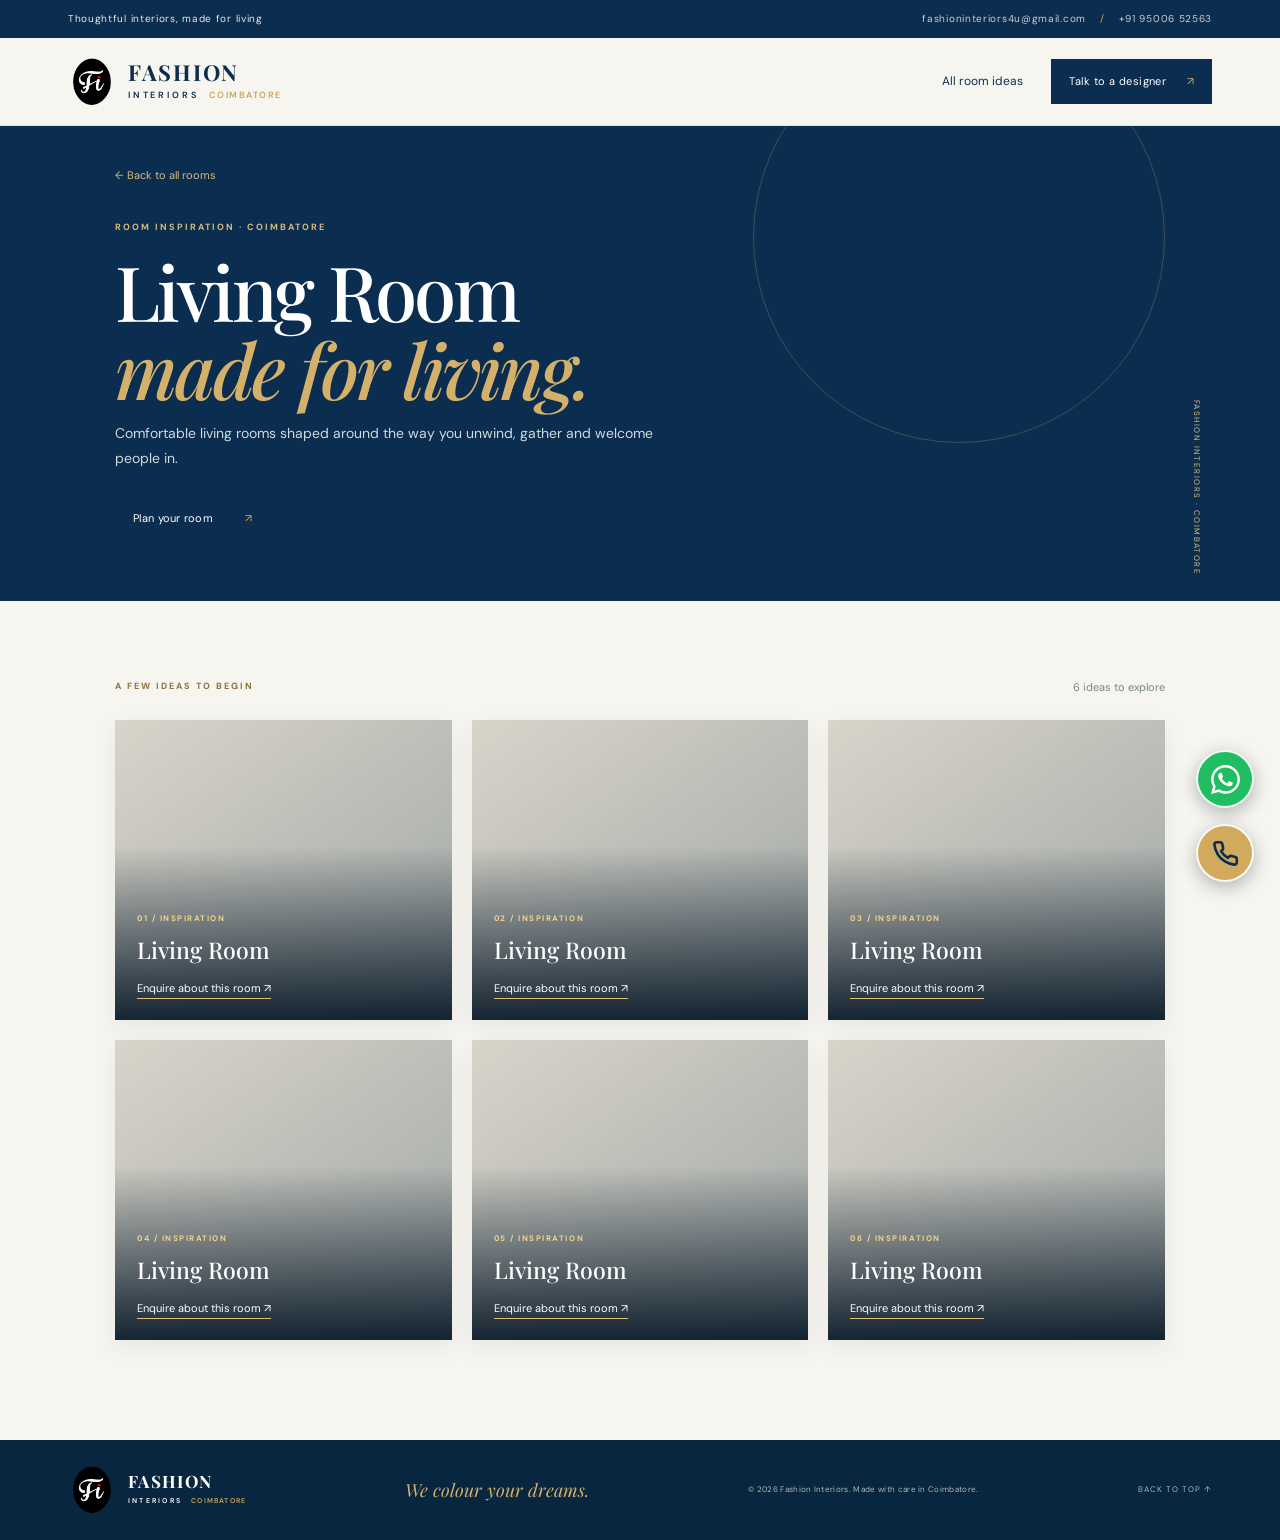
==== commit d8f6cafa: "Add files via upload" ====
--- a/room.html
+++ b/room.html
@@ -22,5 +22,6 @@
     <section class="room-detail-gallery section-pad"><div class="room-detail-heading"><span class="eyebrow">A FEW IDEAS TO BEGIN</span><p id="room-result-count"></p></div><div class="room-detail-grid" id="room-detail-grid" aria-live="polite"></div></section>
   </main>
   <footer class="footer"><a class="brand brand-footer" href="index.html#top"><img class="brand-logo" src="assets/fashion-interiors-logo.png" alt="Fashion Interiors logo"><span class="brand-copy"><strong>FASHION</strong><small>INTERIORS <em>COIMBATORE</em></small></span></a><span class="footer-tagline">We colour your dreams.</span><span class="footer-copy">© <span id="room-year"></span> Fashion Interiors. Made with care in Coimbatore.</span><a class="back-top" href="index.html#top">BACK TO TOP ↑</a></footer>
+  <div class="floating-actions" aria-label="Contact Fashion Interiors"><a class="floating-whatsapp" href="https://wa.me/919500652563?text=Hi%20Fashion%20Interiors%2C%20I%20am%20interested%20in%20interior%20design%20for%20my%20home%20in%20Coimbatore.%20I%20would%20like%20to%20discuss%20my%20requirements%20and%20book%20a%20consultation.%20Please%20let%20me%20know%20the%20next%20steps.%20Thank%20you%21" target="_blank" rel="noopener noreferrer" aria-label="Chat with Fashion Interiors on WhatsApp"><svg viewBox="0 0 448 512" aria-hidden="true"><path d="M380.9 97.1C339 55.1 283.2 32 223.9 32c-122.4 0-222 99.6-222 222 0 39.1 10.2 77.3 29.6 111L0 480l117.7-30.9c32.4 17.7 68.9 27 106.1 27h.1c122.3 0 224.1-99.6 224.1-222 0-59.3-25.2-115-67.1-157zm-157 341.6c-33.2 0-65.7-8.9-94-25.7l-6.7-4-69.8 18.3L72 359.2l-4.4-7c-18.5-29.4-28.2-63.3-28.2-98.2 0-101.7 82.8-184.5 184.6-184.5 49.3 0 95.6 19.2 130.4 54.1 34.8 34.9 56.2 81.2 56.1 130.5 0 101.8-84.9 184.6-186.6 184.6zm101.2-138.2c-5.5-2.8-32.8-16.2-37.9-18-5.1-1.9-8.8-2.8-12.5 2.8-3.7 5.6-14.3 18-17.6 21.8-3.2 3.7-6.5 4.2-12 1.4-32.6-16.3-54-29.1-75.5-66-5.7-9.8 5.7-9.1 16.3-30.3 1.8-3.7.9-6.9-.5-9.7-1.4-2.8-12.5-30.1-17.1-41.2-4.5-10.8-9.1-9.3-12.5-9.5-3.2-.2-6.9-.2-10.6-.2-3.7 0-9.7 1.4-14.8 6.9-5.1 5.6-19.4 19-19.4 46.3 0 27.3 19.9 53.7 22.6 57.4 2.8 3.7 39.1 59.7 94.8 83.8 35.2 15.2 49 16.5 66.6 13.9 10.7-1.6 32.8-13.4 37.4-26.4 4.6-13 4.6-24.1 3.2-26.4-1.3-2.5-5-3.9-10.5-6.6z"/></svg></a><a class="floating-call" href="tel:+919500652563" aria-label="Call Fashion Interiors"><svg viewBox="0 0 24 24" aria-hidden="true"><path d="M22 16.92v3a2 2 0 0 1-2.18 2 19.79 19.79 0 0 1-8.63-3.07 19.5 19.5 0 0 1-6-6A19.79 19.79 0 0 1 2.12 4.2 2 2 0 0 1 4.11 2h3a2 2 0 0 1 2 1.72c.12.96.35 1.9.7 2.8a2 2 0 0 1-.45 2.11L8.09 9.91a16 16 0 0 0 6 6l1.27-1.27a2 2 0 0 1 2.11-.45c.9.35 1.84.58 2.8.7A2 2 0 0 1 22 16.92Z"/></svg></a></div>
 </body>
 </html>
--- a/style.css
+++ b/style.css
@@ -147,3 +147,53 @@
 .video-play:focus-visible{outline:3px solid #fff;outline-offset:-6px}
 @keyframes videoFadeIn{from{opacity:0}to{opacity:1}}
 @media(max-width:540px){.video-modal{padding:18px}.video-modal-dialog{width:min(390px,calc(100vw - 36px));height:calc(100svh - 76px);max-height:700px}.video-modal-close{top:-46px}}
+
+/* Fifteen dedicated service collections */
+.service-catalog{display:grid;grid-template-columns:repeat(3,minmax(0,1fr));gap:16px}
+.service-tile{position:relative;isolation:isolate;display:block;min-height:260px;overflow:hidden;background:#102e47;color:#fff;box-shadow:0 9px 24px rgba(11,46,80,.08);transition:transform .28s ease,box-shadow .28s ease}
+.service-tile:after{content:'';position:absolute;inset:0;z-index:-1;background:linear-gradient(180deg,rgba(7,25,39,.04) 5%,rgba(7,25,39,.16) 35%,rgba(7,25,39,.88) 100%)}
+.service-tile img{position:absolute;inset:0;z-index:-2;width:100%;height:100%;object-fit:cover;transition:transform .65s cubic-bezier(.2,.7,.2,1)}
+.service-tile:hover,.service-tile:focus-visible{transform:translateY(-5px);box-shadow:0 18px 34px rgba(11,46,80,.18);outline:2px solid var(--gold);outline-offset:2px}
+.service-tile:hover img{transform:scale(1.055)}
+.service-tile-icon{position:absolute;top:20px;left:20px;width:48px;height:48px;display:grid;place-items:center;background:rgba(9,39,64,.86);color:#e0bf75;border:1px solid rgba(255,255,255,.38);border-radius:50%;backdrop-filter:blur(7px)}
+.service-tile-icon svg{width:28px;height:28px}
+.service-tile-number{position:absolute;top:22px;right:20px;color:#fff;font:500 14px var(--serif);letter-spacing:.1em;text-shadow:0 2px 8px rgba(0,0,0,.35)}
+.service-tile-copy{position:absolute;left:20px;right:16px;bottom:20px;display:flex;flex-direction:column;gap:8px}
+.service-tile-copy strong{font:500 clamp(19px,2vw,25px)/1.22 var(--serif);max-width:330px;text-wrap:balance}
+.service-tile-copy>span{font-size:10px;font-weight:700;letter-spacing:.06em;color:#efd58f}
+.service-tile.reveal{transition:opacity .75s ease,transform .75s cubic-bezier(.2,.65,.25,1),box-shadow .28s ease}
+.service-detail-hero{min-height:430px;padding:46px 9% 62px;position:relative;overflow:hidden;display:flex;flex-direction:column;align-items:flex-start;justify-content:center;color:white;background-color:var(--navy);background-image:linear-gradient(90deg,rgba(6,31,52,.95) 0%,rgba(6,31,52,.82) 47%,rgba(6,31,52,.3) 100%),var(--service-hero-image);background-size:cover;background-position:center 54%}
+.service-detail-hero:after{content:'';position:absolute;width:410px;height:410px;border:1px solid rgba(211,177,106,.28);border-radius:50%;right:7%;top:50%;transform:translateY(-50%);pointer-events:none}
+.service-detail-hero .room-back,.service-detail-hero .eyebrow,.service-detail-hero h1,.service-detail-hero>p{position:relative;z-index:1}
+.service-detail-hero .room-back{margin-bottom:28px}
+.service-detail-hero .eyebrow{color:#e1c47e}
+.service-detail-hero h1{font:500 clamp(46px,6.3vw,78px)/1.03 var(--serif);letter-spacing:-.04em;max-width:800px;margin:17px 0 14px}
+.service-detail-hero h1 em{color:#dfbd70;font-weight:500}
+.service-detail-hero>p{font-size:14px;line-height:1.8;color:#e0e5e5;max-width:580px;margin:0}
+.service-hero-mark{position:absolute;right:5%;bottom:24px;z-index:1;writing-mode:vertical-rl;font-size:8px;letter-spacing:.2em;color:#f0d68d}
+.service-detail-gallery{padding-top:82px;padding-bottom:102px}
+.service-gallery-heading{display:flex;align-items:flex-end;justify-content:space-between;gap:24px;margin-bottom:28px}
+.service-gallery-heading h2{font:500 clamp(31px,3.5vw,47px)/1.15 var(--serif);letter-spacing:-.03em;color:var(--navy);margin:14px 0 0}
+.service-gallery-heading>p{margin:0 0 7px;color:#707c81;font-size:11px;white-space:nowrap}
+.service-detail-grid{display:grid;grid-template-columns:repeat(3,minmax(0,1fr));gap:18px}
+.service-detail-card{position:relative;isolation:isolate;min-width:0;height:310px;overflow:hidden;background:linear-gradient(140deg,#cfc8bb,#86939a);box-shadow:0 8px 22px rgba(11,46,80,.08)}
+.service-detail-card:after{content:'';position:absolute;inset:44% 0 0;z-index:0;background:linear-gradient(transparent,rgba(5,22,37,.9));pointer-events:none}
+.service-detail-card img{position:absolute;inset:0;z-index:-1;width:100%;height:100%;object-fit:cover;transition:transform .6s ease}
+.service-detail-card:hover img{transform:scale(1.04)}
+.service-detail-card-copy{position:absolute;z-index:1;left:20px;right:16px;bottom:19px;color:#fff}
+.service-detail-card-copy>span{font-size:8px;letter-spacing:.17em;color:#f0d58e;font-weight:700}
+.service-detail-card-copy h2{font:500 21px/1.25 var(--serif);margin:8px 0 0;text-shadow:0 2px 8px rgba(0,0,0,.26)}
+.service-detail-card.image-unavailable img{display:none}
+.service-contact{display:grid;grid-template-columns:1fr .9fr;align-items:center;gap:10%;background:var(--navy);color:white;padding-top:84px;padding-bottom:84px}
+.service-contact .eyebrow{color:#dfc17b}
+.service-contact h2{font:500 clamp(38px,4.8vw,59px)/1.08 var(--serif);letter-spacing:-.035em;margin:18px 0;color:white}
+.service-contact h2 em{color:#d6b36c}
+.service-contact>div:first-child>p{font-size:13px;line-height:1.8;color:#c8d0d3;max-width:430px;margin:0}
+.service-contact-actions{display:flex;flex-direction:column;align-items:flex-start;gap:14px}
+.service-contact-actions>span{font-size:8px;letter-spacing:.18em;color:#dfc17b}
+.service-contact-actions>strong{font:500 28px var(--serif);color:#fff}
+.service-contact-actions>div{display:flex;flex-wrap:wrap;gap:12px;margin-top:8px}
+.service-whatsapp{border:1px solid rgba(255,255,255,.5);color:#fff}
+.service-whatsapp span{color:#dfc17b}
+@media(max-width:900px){.service-catalog,.service-detail-grid{grid-template-columns:repeat(2,minmax(0,1fr))}.service-tile{min-height:245px}.service-detail-card{height:290px}}
+@media(max-width:680px){.service-catalog{grid-template-columns:repeat(2,minmax(0,1fr));gap:10px}.service-tile{min-height:215px}.service-tile-icon{top:13px;left:13px;width:42px;height:42px}.service-tile-icon svg{width:24px;height:24px}.service-tile-number{top:17px;right:13px;font-size:12px}.service-tile-copy{left:13px;right:11px;bottom:14px;gap:6px}.service-tile-copy strong{font-size:18px}.service-tile-copy>span{font-size:9px}.service-detail-hero{min-height:385px;padding:38px 6% 62px;background-position:center}.service-detail-hero h1{font-size:clamp(42px,11vw,58px)}.service-detail-hero>p{font-size:12px;max-width:90%}.service-detail-hero:after{width:280px;height:280px;right:-90px}.service-detail-gallery{padding:62px 6% 78px}.service-gallery-heading{align-items:flex-end;gap:10px}.service-gallery-heading h2{font-size:31px}.service-gallery-heading>p{font-size:9px}.service-detail-grid{grid-template-columns:1fr;gap:14px}.service-detail-card{height:340px}.service-contact{grid-template-columns:1fr;gap:30px;padding-top:67px;padding-bottom:70px}.service-contact h2{font-size:44px}.service-contact-actions>strong{font-size:25px}}
